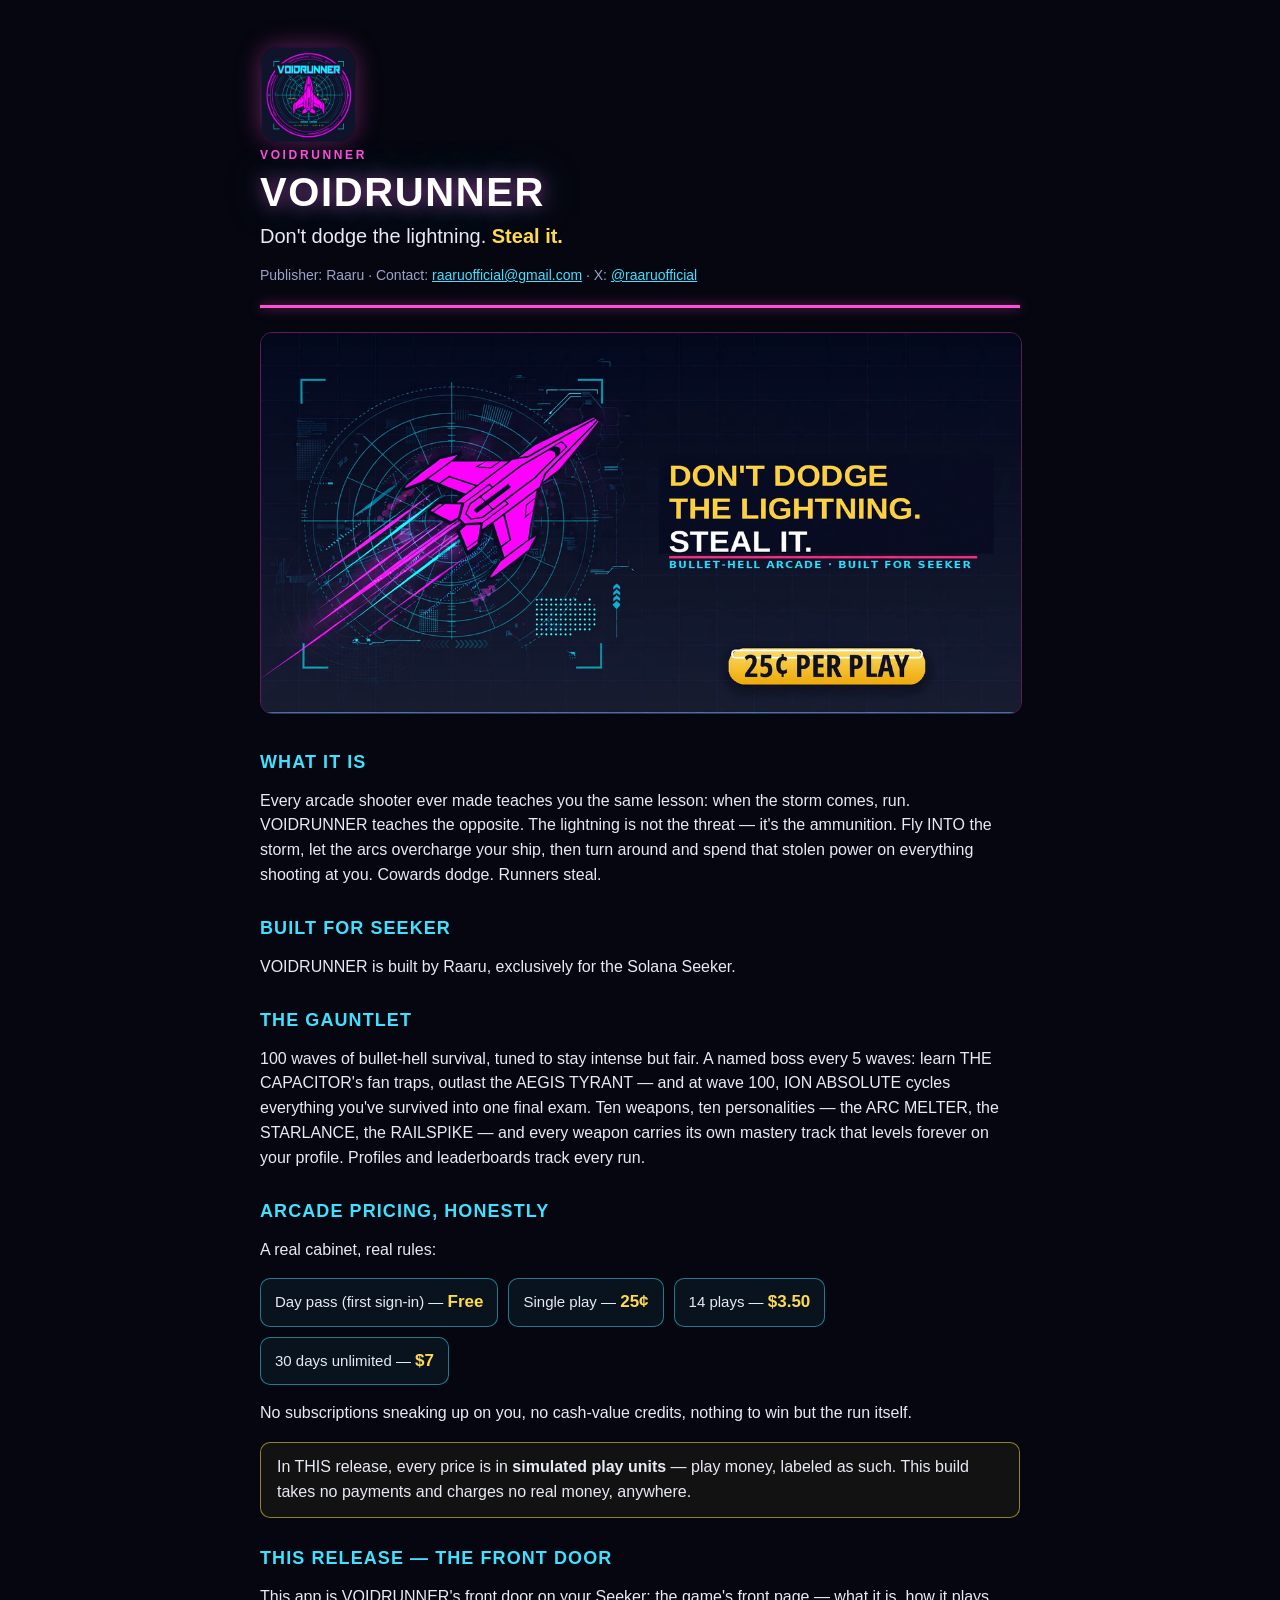
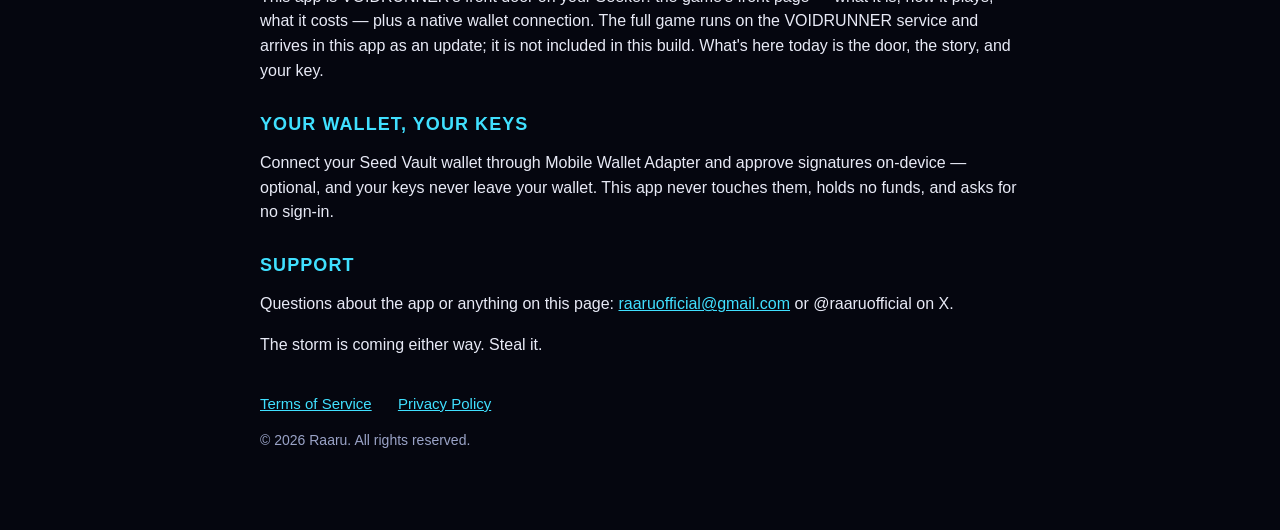
==== docs/index.html @ ed2aec4f "Add VOIDRUNNER publisher landing page (GitHub Pages, /docs) Publisher site for the Solana dApp Store" ====
<!DOCTYPE html>
<html lang="en">
<head>
<meta charset="utf-8">
<meta name="viewport" content="width=device-width, initial-scale=1">
<title>VOIDRUNNER — Don't dodge the lightning. Steal it.</title>
<meta name="description" content="VOIDRUNNER is a bullet-hell arcade survival game built by Raaru exclusively for the Solana Seeker. 25¢ a play. This release is the front door — the full game arrives as the first update.">
<link rel="icon" type="image/png" href="icon-512.png">
<style>
  :root { color-scheme: dark; }
  body { background:#05060f; color:#e8eaf6; font-family: Arial, Helvetica, sans-serif; margin:0; }
  main { max-width: 760px; margin: 0 auto; padding: 40px 22px 64px; }
  .kicker { color:#ff4fd8; font-weight:bold; letter-spacing:.22em; font-size:12px; text-transform:uppercase; }
  h1 { font-size: 40px; margin: 8px 0 4px; letter-spacing:.04em; color:#ffffff; text-shadow: 0 0 18px rgba(255,79,216,.55), 0 0 42px rgba(64,224,255,.35); }
  h2 { font-size: 18px; margin: 30px 0 8px; color:#40e0ff; letter-spacing:.06em; text-transform:uppercase; }
  p, li { font-size: 16px; line-height: 1.55; }
  .meta { color:#9aa3c7; font-size: 14px; }
  hr { border: none; border-top: 3px solid #ff4fd8; margin: 18px 0 6px; box-shadow: 0 0 12px rgba(255,79,216,.6); }
  a { color:#40e0ff; }
  .icon { width: 96px; height: 96px; border-radius: 20px; margin: 6px 0 2px; box-shadow: 0 0 24px rgba(255,79,216,.35); }
  .banner { width: 100%; height: auto; border-radius: 12px; margin: 18px 0 4px; border: 1px solid rgba(255,79,216,.35); }
  .tagline { font-size: 20px; line-height: 1.5; margin: 6px 0 2px; }
  .tagline strong { color:#ffd94f; }
  .prices { display:flex; flex-wrap:wrap; gap:10px; margin: 14px 0 4px; padding:0; list-style:none; }
  .prices li { border:1px solid rgba(64,224,255,.5); border-radius:10px; padding:10px 14px; font-size:15px; background:rgba(64,224,255,.06); }
  .prices li strong { color:#ffd94f; font-size:17px; }
  .honest { border:1px solid rgba(255,217,79,.55); border-radius:10px; padding:12px 16px; background:rgba(255,217,79,.06); }
  .docs { font-size: 15px; margin-top: 34px; }
  .docs a { margin-right: 22px; }
</style>
</head>
<body>
<main>
  <img class="icon" src="icon-512.png" alt="VOIDRUNNER app icon" width="96" height="96">
  <div class="kicker">Voidrunner</div>
  <h1>VOIDRUNNER</h1>
  <p class="tagline">Don't dodge the lightning. <strong>Steal it.</strong></p>
  <p class="meta">Publisher: Raaru · Contact: <a href="mailto:raaruofficial@gmail.com">raaruofficial@gmail.com</a> · X: <a href="https://x.com/raaruofficial">@raaruofficial</a></p>
  <hr>
  <img class="banner" src="banner-25c-v2.png" alt="VOIDRUNNER — 25¢ per play" width="1200" height="600">

  <h2>What it is</h2>
  <p>Every arcade shooter ever made teaches you the same lesson: when the storm comes, run. VOIDRUNNER teaches the opposite. The lightning is not the threat — it's the ammunition. Fly INTO the storm, let the arcs overcharge your ship, then turn around and spend that stolen power on everything shooting at you. Cowards dodge. Runners steal.</p>

  <h2>Built for Seeker</h2>
  <p>VOIDRUNNER is built by Raaru, exclusively for the Solana Seeker.</p>

  <h2>The Gauntlet</h2>
  <p>100 waves of bullet-hell survival, tuned to stay intense but fair. A named boss every 5 waves: learn THE CAPACITOR's fan traps, outlast the AEGIS TYRANT — and at wave 100, ION ABSOLUTE cycles everything you've survived into one final exam. Ten weapons, ten personalities — the ARC MELTER, the STARLANCE, the RAILSPIKE — and every weapon carries its own mastery track that levels forever on your profile. Profiles and leaderboards track every run.</p>

  <h2>Arcade pricing, honestly</h2>
  <p>A real cabinet, real rules:</p>
  <ul class="prices">
    <li>Day pass (first sign-in) — <strong>Free</strong></li>
    <li>Single play — <strong>25¢</strong></li>
    <li>14 plays — <strong>$3.50</strong></li>
    <li>30 days unlimited — <strong>$7</strong></li>
  </ul>
  <p>No subscriptions sneaking up on you, no cash-value credits, nothing to win but the run itself.</p>
  <p class="honest">In THIS release, every price is in <strong>simulated play units</strong> — play money, labeled as such. This build takes no payments and charges no real money, anywhere.</p>

  <h2>This release — the front door</h2>
  <p>This app is VOIDRUNNER's front door on your Seeker: the game's front page — what it is, how it plays, what it costs — plus a native wallet connection. The full game runs on the VOIDRUNNER service and arrives in this app as an update; it is not included in this build. What's here today is the door, the story, and your key.</p>

  <h2>Your wallet, your keys</h2>
  <p>Connect your Seed Vault wallet through Mobile Wallet Adapter and approve signatures on-device — optional, and your keys never leave your wallet. This app never touches them, holds no funds, and asks for no sign-in.</p>

  <h2>Support</h2>
  <p>Questions about the app or anything on this page: <a href="mailto:raaruofficial@gmail.com">raaruofficial@gmail.com</a> or @raaruofficial on X.</p>
  <p>The storm is coming either way. Steal it.</p>

  <p class="docs"><a href="https://muse.ai/s/voidrunner-terms-of-service-ei6vxqtxkxmmco/YlkZ14ZOJRnz9gtyq9zh4Osd0NxA1KsbHwy3a7jfmQ8">Terms of Service</a> <a href="https://muse.ai/s/voidrunner-privacy-policy-vxa6vxfxbyxqa2p/YFyKb8Ktbd3SqsKcAhw77uCkhFCoQjU25MxZoJDp7xw">Privacy Policy</a></p>
  <p class="meta">© 2026 Raaru. All rights reserved.</p>
</main>
</body>
</html>
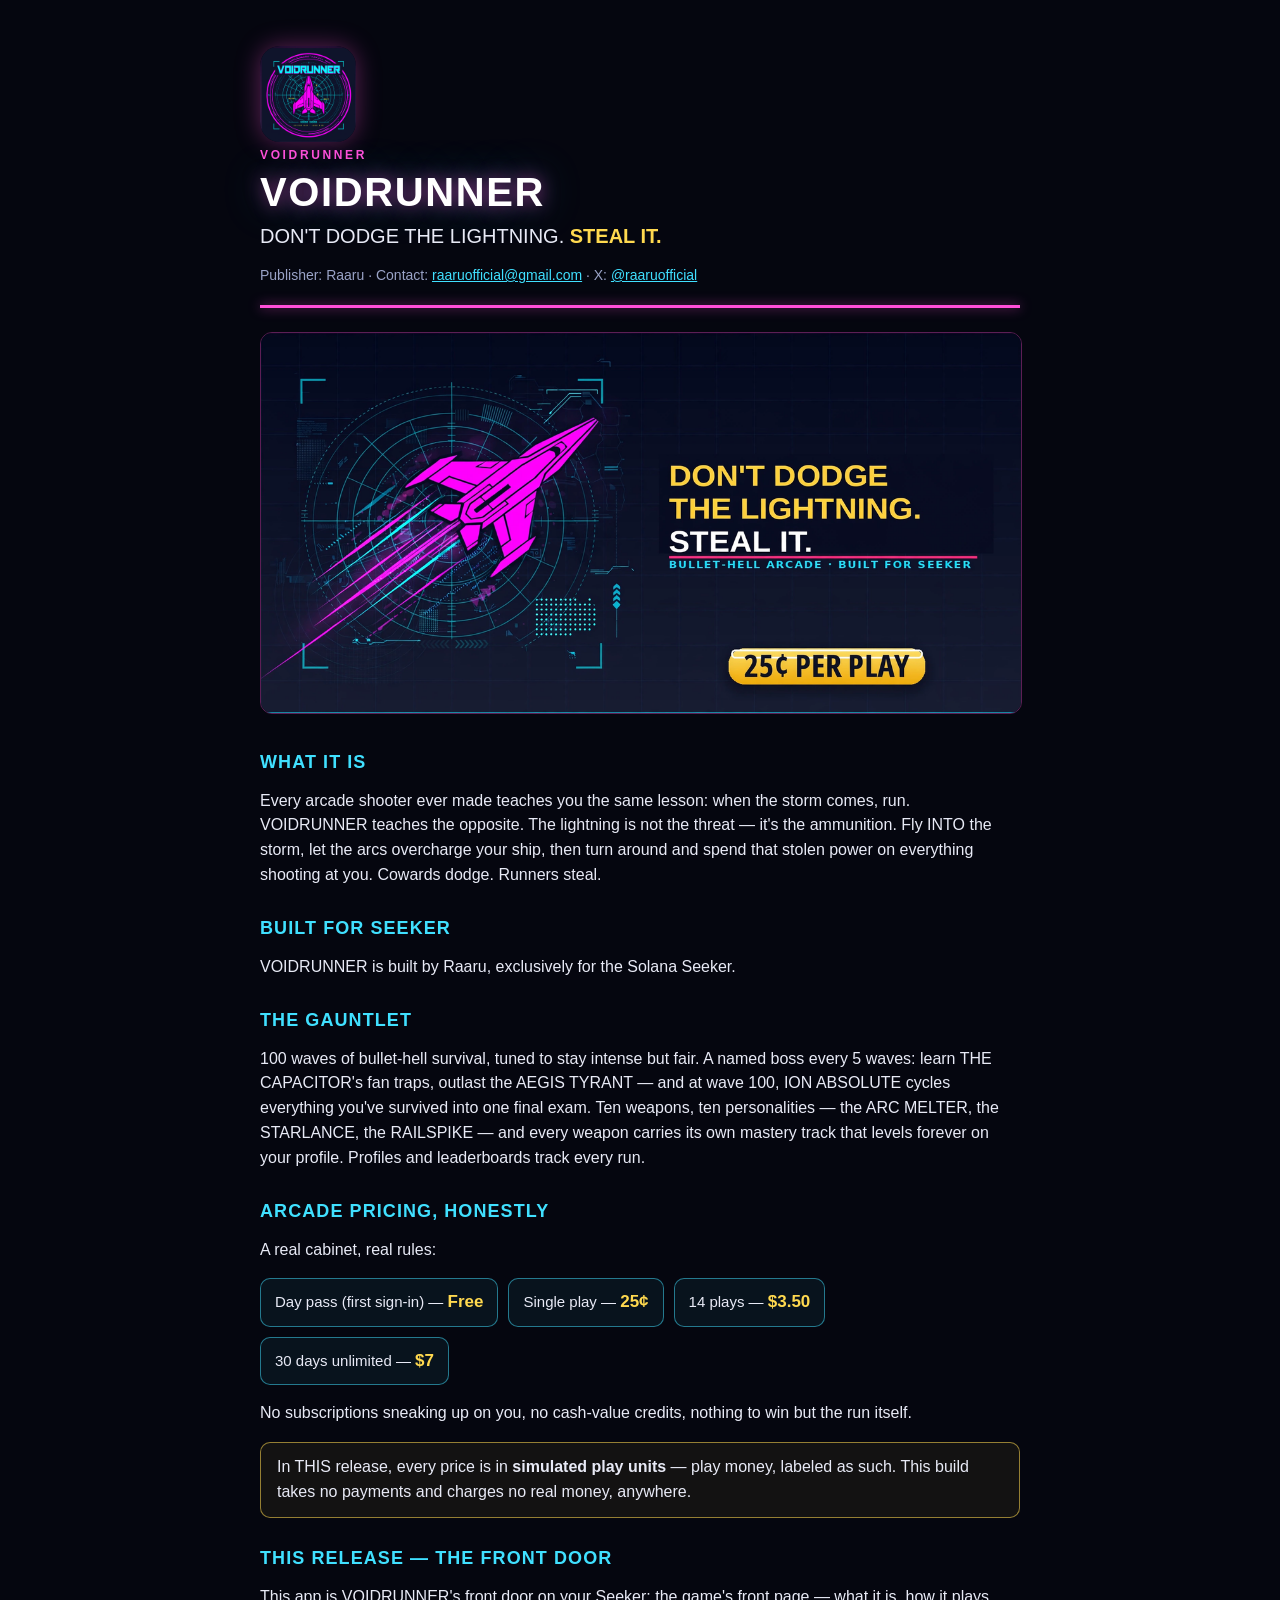
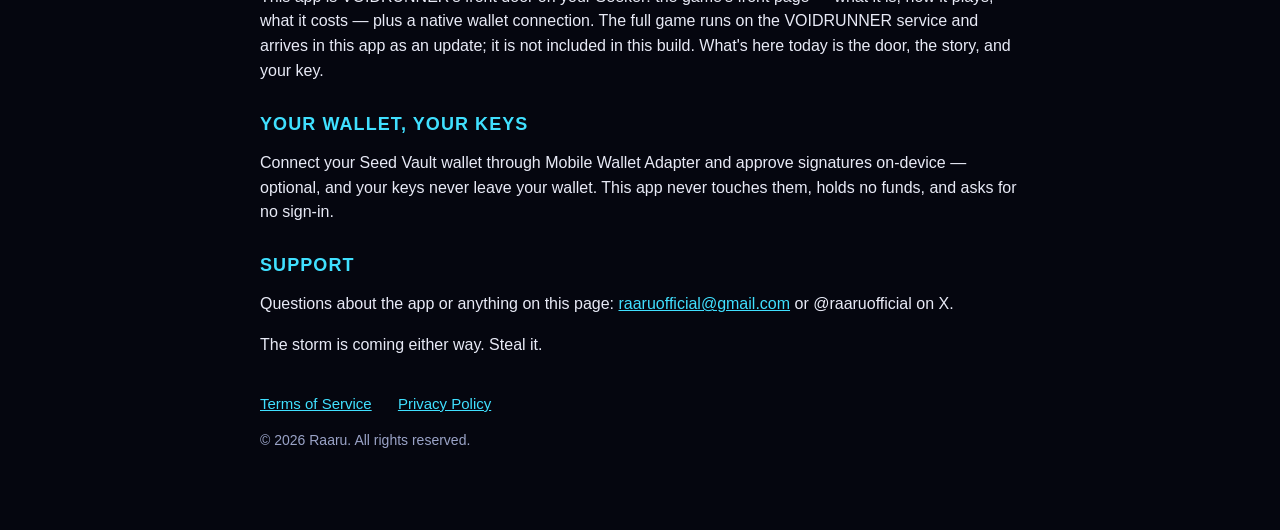
==== commit 62c303ef: "Landing page: tagline in approved all-caps form (DON'T DODGE THE LIGHTNING. STEAL IT.)" ====
--- a/docs/index.html
+++ b/docs/index.html
@@ -34,7 +34,7 @@
   <img class="icon" src="icon-512.png" alt="VOIDRUNNER app icon" width="96" height="96">
   <div class="kicker">Voidrunner</div>
   <h1>VOIDRUNNER</h1>
-  <p class="tagline">Don't dodge the lightning. <strong>Steal it.</strong></p>
+  <p class="tagline">DON'T DODGE THE LIGHTNING. <strong>STEAL IT.</strong></p>
   <p class="meta">Publisher: Raaru · Contact: <a href="mailto:raaruofficial@gmail.com">raaruofficial@gmail.com</a> · X: <a href="https://x.com/raaruofficial">@raaruofficial</a></p>
   <hr>
   <img class="banner" src="banner-25c-v2.png" alt="VOIDRUNNER — 25¢ per play" width="1200" height="600">
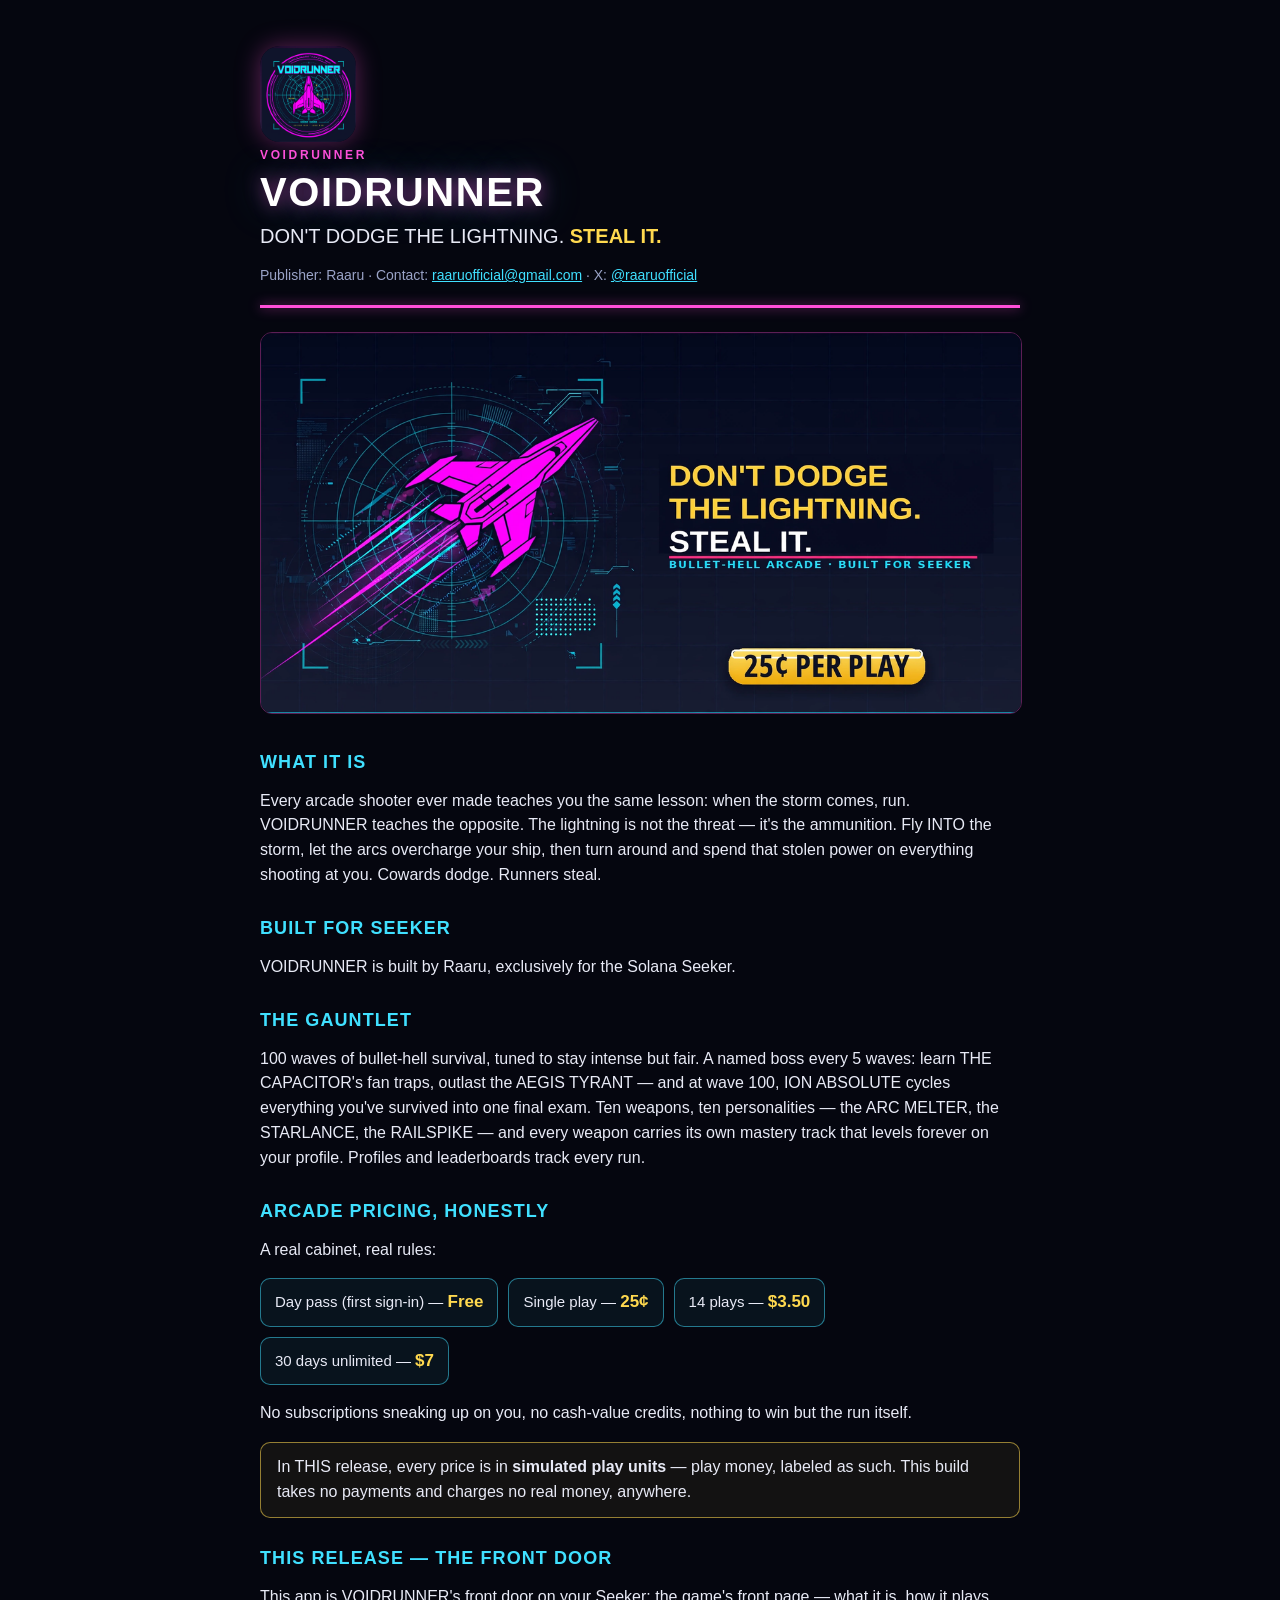
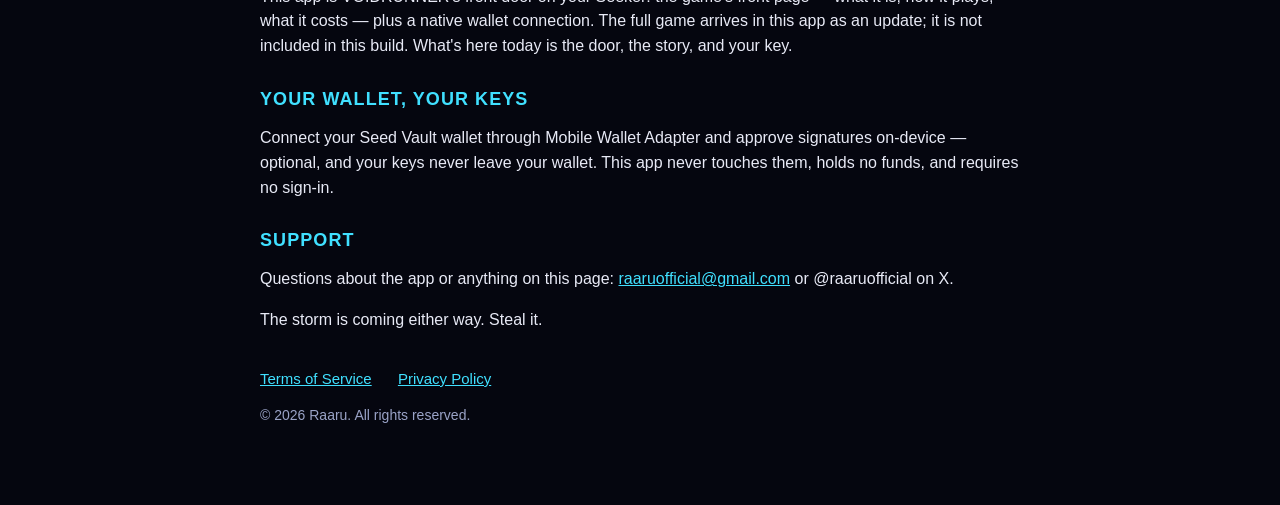
==== commit dca365e1: "Website copy conformed to JUDGE 4.4 (vessel-neutral front door; requires no sign-in)" ====
--- a/docs/index.html
+++ b/docs/index.html
@@ -60,10 +60,10 @@
   <p class="honest">In THIS release, every price is in <strong>simulated play units</strong> — play money, labeled as such. This build takes no payments and charges no real money, anywhere.</p>
 
   <h2>This release — the front door</h2>
-  <p>This app is VOIDRUNNER's front door on your Seeker: the game's front page — what it is, how it plays, what it costs — plus a native wallet connection. The full game runs on the VOIDRUNNER service and arrives in this app as an update; it is not included in this build. What's here today is the door, the story, and your key.</p>
+  <p>This app is VOIDRUNNER's front door on your Seeker: the game's front page — what it is, how it plays, what it costs — plus a native wallet connection. The full game arrives in this app as an update; it is not included in this build. What's here today is the door, the story, and your key.</p>
 
   <h2>Your wallet, your keys</h2>
-  <p>Connect your Seed Vault wallet through Mobile Wallet Adapter and approve signatures on-device — optional, and your keys never leave your wallet. This app never touches them, holds no funds, and asks for no sign-in.</p>
+  <p>Connect your Seed Vault wallet through Mobile Wallet Adapter and approve signatures on-device — optional, and your keys never leave your wallet. This app never touches them, holds no funds, and requires no sign-in.</p>
 
   <h2>Support</h2>
   <p>Questions about the app or anything on this page: <a href="mailto:raaruofficial@gmail.com">raaruofficial@gmail.com</a> or @raaruofficial on X.</p>
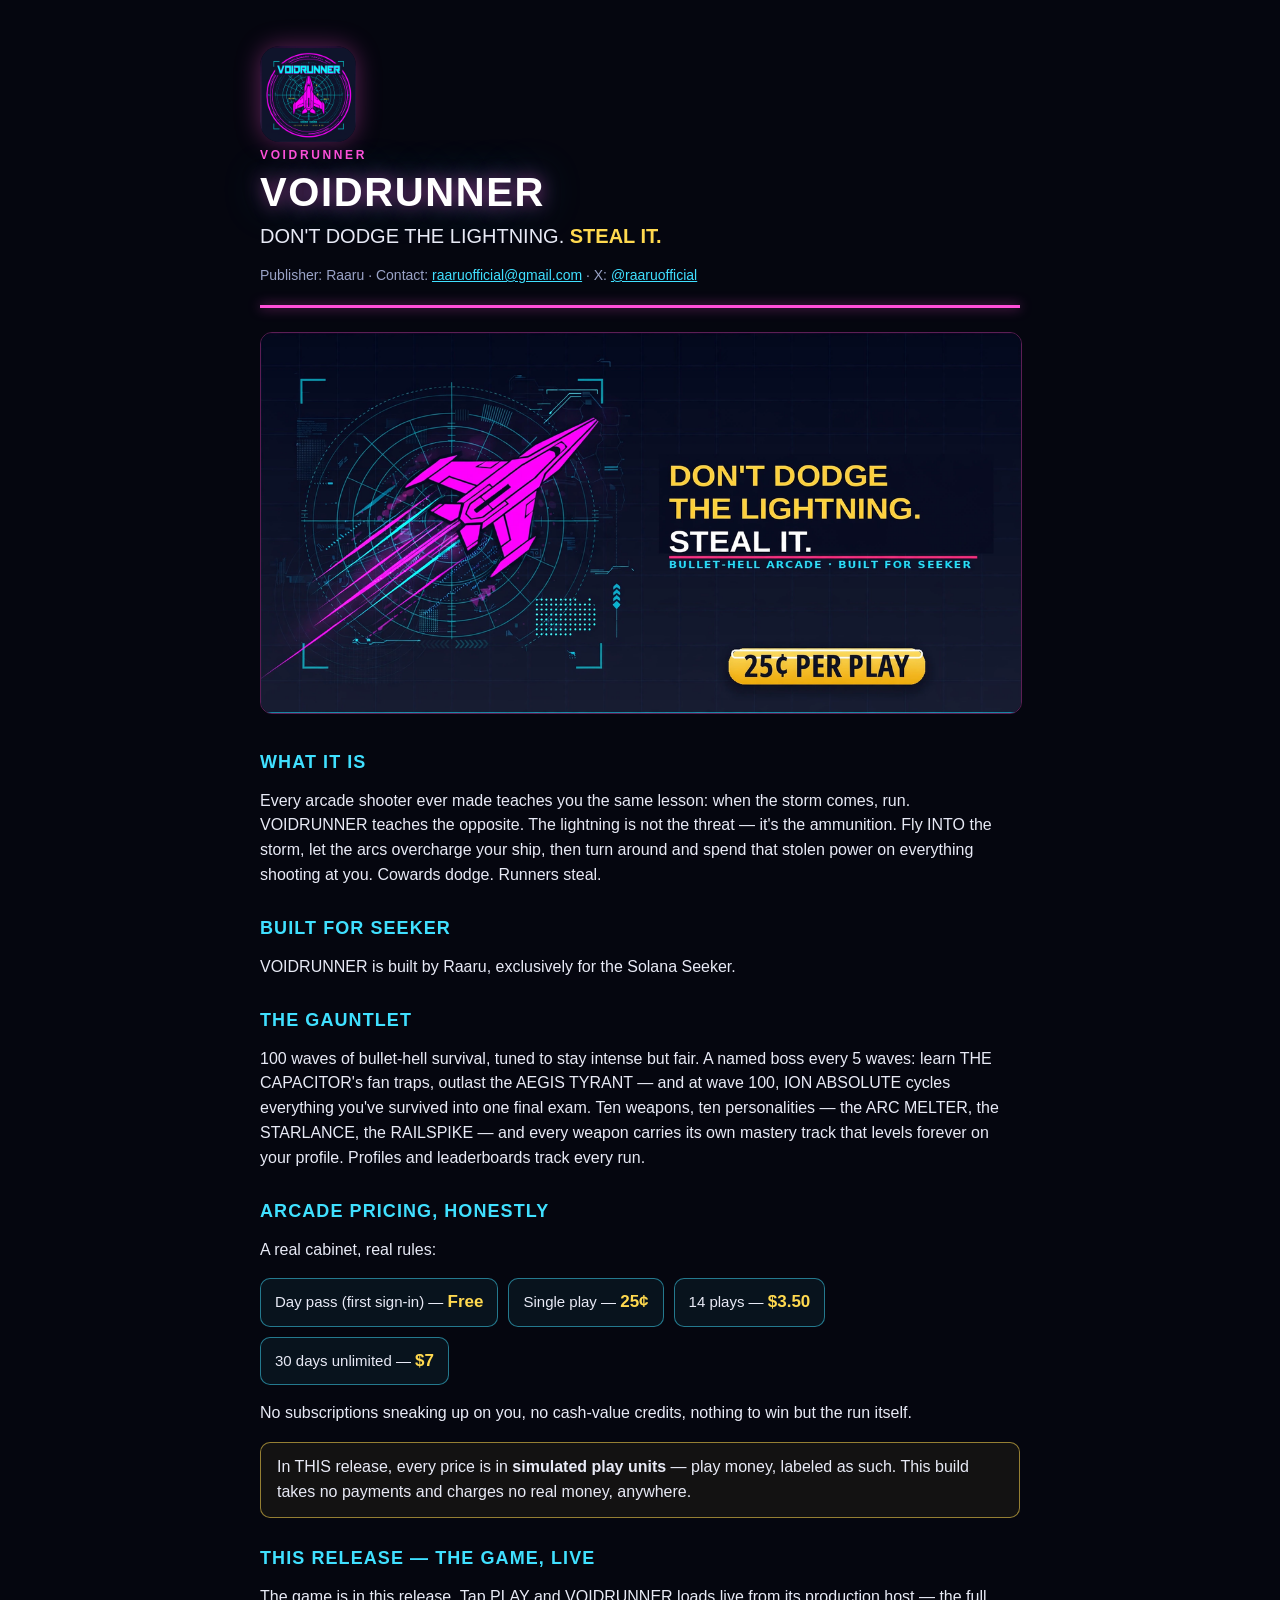
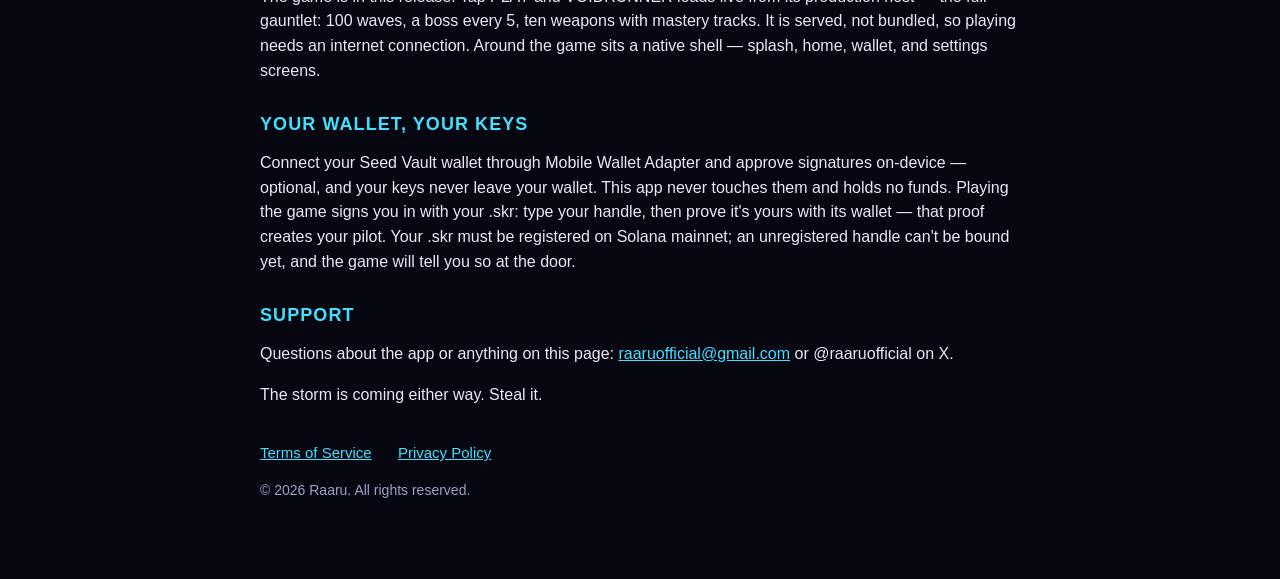
==== commit 49865ea8: "Publisher page re-conformed to sealed v1.0.12 (SHIKAI Strike 1 Leg C, MAJOR-C2) The front-door frami" ====
--- a/docs/index.html
+++ b/docs/index.html
@@ -4,7 +4,7 @@
 <meta charset="utf-8">
 <meta name="viewport" content="width=device-width, initial-scale=1">
 <title>VOIDRUNNER — Don't dodge the lightning. Steal it.</title>
-<meta name="description" content="VOIDRUNNER is a bullet-hell arcade survival game built by Raaru exclusively for the Solana Seeker. 25¢ a play. This release is the front door — the full game arrives as the first update.">
+<meta name="description" content="VOIDRUNNER is a bullet-hell arcade survival game built by Raaru exclusively for the Solana Seeker. 25¢ a play. The full game is in this release — tap PLAY and it loads live.">
 <link rel="icon" type="image/png" href="icon-512.png">
 <style>
   :root { color-scheme: dark; }
@@ -59,11 +59,11 @@
   <p>No subscriptions sneaking up on you, no cash-value credits, nothing to win but the run itself.</p>
   <p class="honest">In THIS release, every price is in <strong>simulated play units</strong> — play money, labeled as such. This build takes no payments and charges no real money, anywhere.</p>
 
-  <h2>This release — the front door</h2>
-  <p>This app is VOIDRUNNER's front door on your Seeker: the game's front page — what it is, how it plays, what it costs — plus a native wallet connection. The full game arrives in this app as an update; it is not included in this build. What's here today is the door, the story, and your key.</p>
+  <h2>This release — the game, live</h2>
+  <p>The game is in this release. Tap PLAY and VOIDRUNNER loads live from its production host — the full gauntlet: 100 waves, a boss every 5, ten weapons with mastery tracks. It is served, not bundled, so playing needs an internet connection. Around the game sits a native shell — splash, home, wallet, and settings screens.</p>
 
   <h2>Your wallet, your keys</h2>
-  <p>Connect your Seed Vault wallet through Mobile Wallet Adapter and approve signatures on-device — optional, and your keys never leave your wallet. This app never touches them, holds no funds, and requires no sign-in.</p>
+  <p>Connect your Seed Vault wallet through Mobile Wallet Adapter and approve signatures on-device — optional, and your keys never leave your wallet. This app never touches them and holds no funds. Playing the game signs you in with your .skr: type your handle, then prove it's yours with its wallet — that proof creates your pilot. Your .skr must be registered on Solana mainnet; an unregistered handle can't be bound yet, and the game will tell you so at the door.</p>
 
   <h2>Support</h2>
   <p>Questions about the app or anything on this page: <a href="mailto:raaruofficial@gmail.com">raaruofficial@gmail.com</a> or @raaruofficial on X.</p>
